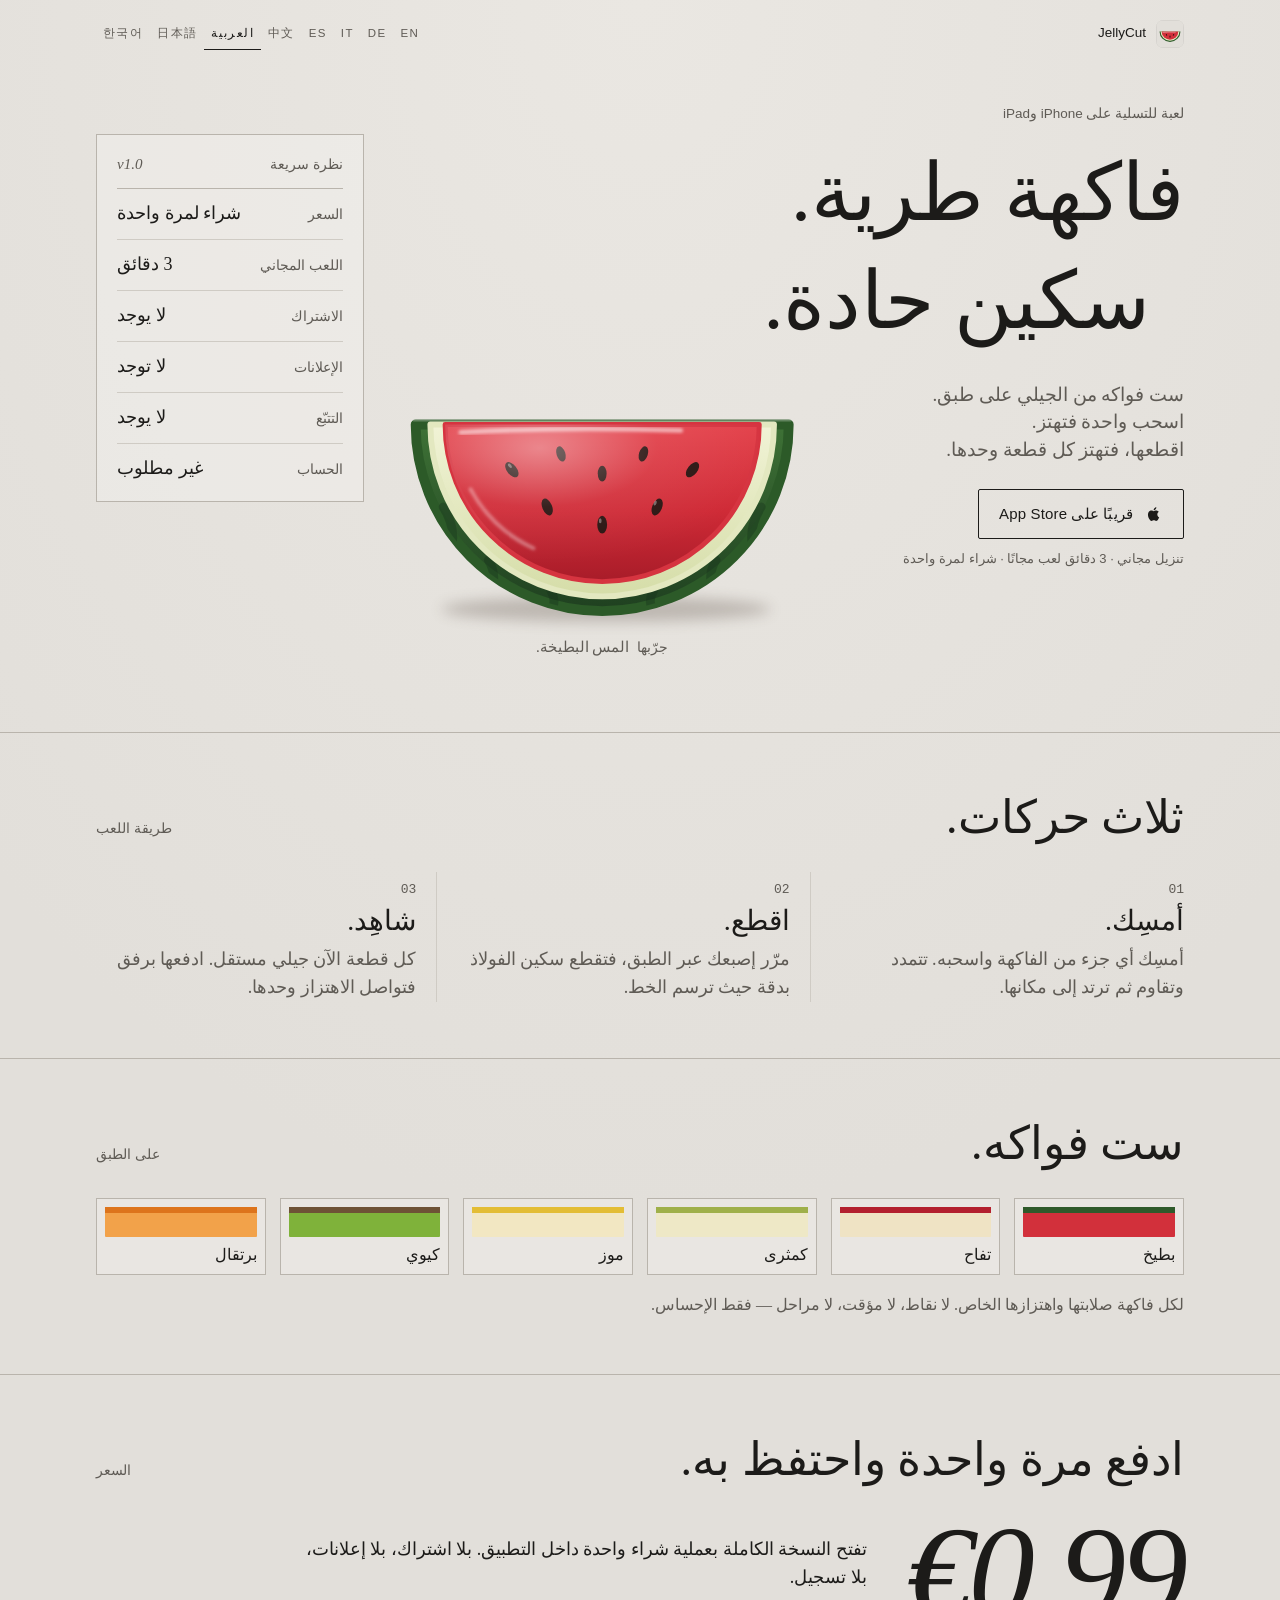
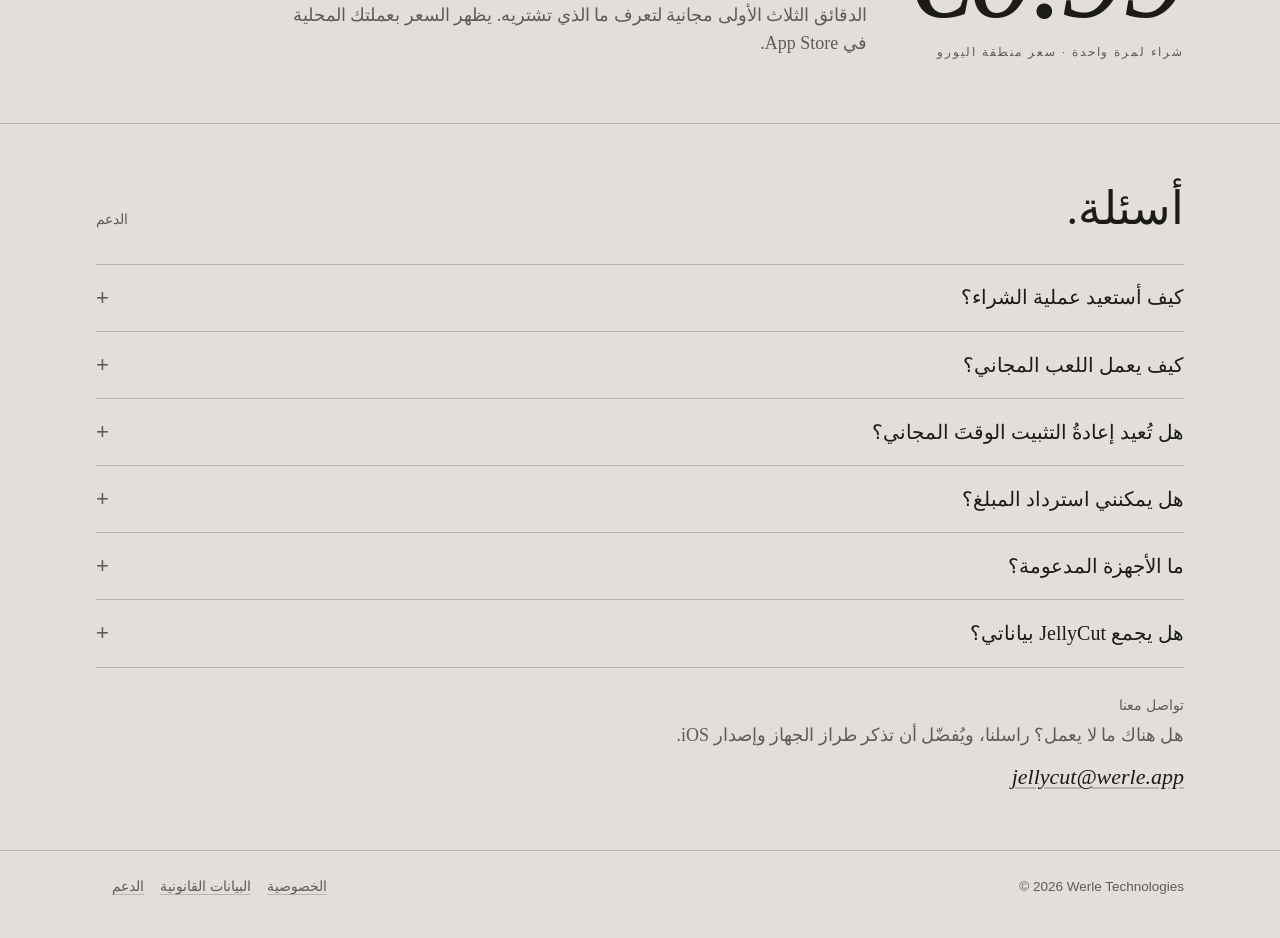
==== ar/index.html @ 55cf1bc9 "Initial site: landing in 8 languages, privacy, Impressum, 404" ====
<!DOCTYPE html>
<html lang="ar" dir="rtl" data-root="../">
<head>
<meta charset="utf-8">
<meta name="viewport" content="width=device-width, initial-scale=1">
<title>JellyCut — فواكه من الجيلي تهتز، لـ iPhone وiPad</title>
<meta name="description" content="أمسِك فواكه الجيلي الطرية، اسحبها وشاهدها تهتز، ثم اقطعها بسكين من الفولاذ. ثلاث دقائق مجانًا، ثم شراء لمرة واحدة. بلا إعلانات، بلا تتبّع، بلا حساب.">
<meta name="theme-color" content="#E2DFDA">
<link rel="canonical" href="https://jellycut.werle.app/ar/">
<link rel="alternate" hreflang="en" href="https://jellycut.werle.app/">
<link rel="alternate" hreflang="de" href="https://jellycut.werle.app/de/">
<link rel="alternate" hreflang="it" href="https://jellycut.werle.app/it/">
<link rel="alternate" hreflang="es" href="https://jellycut.werle.app/es/">
<link rel="alternate" hreflang="zh-Hans" href="https://jellycut.werle.app/zh/">
<link rel="alternate" hreflang="ar" href="https://jellycut.werle.app/ar/">
<link rel="alternate" hreflang="ja" href="https://jellycut.werle.app/ja/">
<link rel="alternate" hreflang="ko" href="https://jellycut.werle.app/ko/">
<link rel="alternate" hreflang="x-default" href="https://jellycut.werle.app/">
<meta property="og:title" content="JellyCut">
<meta property="og:description" content="أمسِك فواكه الجيلي الطرية، اسحبها وشاهدها تهتز، ثم اقطعها بسكين من الفولاذ. ثلاث دقائق مجانًا، ثم شراء لمرة واحدة. بلا إعلانات، بلا تتبّع، بلا حساب.">
<meta property="og:type" content="website">
<meta property="og:url" content="https://jellycut.werle.app/ar/">
<link rel="icon" href="../assets/icon.svg" type="image/svg+xml">
<link rel="stylesheet" href="../assets/style.css">
<script src="../assets/config.js" defer></script>
<script src="../assets/site.js" defer></script>
</head>
<body>
<a class="skip" href="#main">انتقل إلى المحتوى</a>
<header class="wrap topbar">
  <a class="brand" href="./"><img class="js-app-icon" src="../assets/icon.svg" alt="" width="28" height="28"><span class="label">JellyCut</span></a>
  <nav aria-label="اللغة">
   <ul class="langs">
    <li><a href="../" lang="en" hreflang="en" title="English">EN</a></li>
    <li><a href="../de/" lang="de" hreflang="de" title="Deutsch">DE</a></li>
    <li><a href="../it/" lang="it" hreflang="it" title="Italiano">IT</a></li>
    <li><a href="../es/" lang="es" hreflang="es" title="Español">ES</a></li>
    <li><a href="../zh/" lang="zh-Hans" hreflang="zh-Hans" title="简体中文">中文</a></li>
    <li><a href="./" lang="ar" hreflang="ar" title="العربية" aria-current="page">العربية</a></li>
    <li><a href="../ja/" lang="ja" hreflang="ja" title="日本語">日本語</a></li>
    <li><a href="../ko/" lang="ko" hreflang="ko" title="한국어">한국어</a></li>
   </ul>
  </nav>
</header>

<main id="main">
  <section class="wrap hero">
    <div class="hero-title">
      <p class="label">لعبة للتسلية على iPhone وiPad</p>
      <h1 class="display"><span class="l1">فاكهة طرية.</span> <span class="l2">سكين حادة.</span></h1>
    </div>
    <div class="hero-copy">
      <p class="lede"><span>ست فواكه من الجيلي على طبق.</span><span>اسحب واحدة فتهتز.</span><span>اقطعها، فتهتز كل قطعة وحدها.</span></p>
      <span class="cta" id="store-cta" data-live-label="حمّله من App Store"><svg viewBox="0 0 24 24" aria-hidden="true" focusable="false"><path fill="currentColor" d="M16.4 12.6c0-2.3 1.9-3.4 2-3.5-1.1-1.6-2.8-1.8-3.4-1.8-1.4-.1-2.8.9-3.5.9-.7 0-1.8-.9-3-.8-1.5 0-3 .9-3.8 2.3-1.6 2.8-.4 7 1.2 9.2.8 1.1 1.7 2.4 2.9 2.3 1.2 0 1.6-.7 3-.7s1.8.7 3 .7c1.3 0 2.1-1.1 2.8-2.3.9-1.3 1.3-2.5 1.3-2.6-.1 0-2.5-.9-2.5-3.7zM14.1 5.8c.6-.8 1.1-1.8 1-2.8-.9 0-2 .6-2.6 1.4-.6.7-1.1 1.7-1 2.7 1 .1 2-.5 2.6-1.3z"/></svg>قريبًا على App Store</span>
      <span class="cta-note" id="store-note">تنزيل مجاني · 3 دقائق لعب مجانًا · شراء لمرة واحدة</span>
    </div>

    <figure class="specimen">
      <button type="button" id="jelly-btn" aria-label="شريحة بطيخ من الجيلي. المسها لتهتز.">
<svg viewBox="10 104 420 236" role="img" aria-hidden="true" focusable="false">
  <defs>
    <linearGradient id="flesh" x1="0" y1="0" x2="0" y2="1">
      <stop offset="0" stop-color="#E4434C"/><stop offset="0.55" stop-color="#CF2A36"/><stop offset="1" stop-color="#A81C29"/>
    </linearGradient>
    <linearGradient id="band" x1="0" y1="0" x2="0" y2="1">
      <stop offset="0" stop-color="#F1F3D6"/><stop offset="1" stop-color="#D5DDA8"/>
    </linearGradient>
    <linearGradient id="rind" x1="0" y1="0" x2="0" y2="1">
      <stop offset="0" stop-color="#3E7236"/><stop offset="1" stop-color="#1F4020"/>
    </linearGradient>
    <radialGradient id="sheen" cx="0.3" cy="0.15" r="0.75">
      <stop offset="0" stop-color="#fff" stop-opacity="0.38"/><stop offset="0.5" stop-color="#fff" stop-opacity="0.06"/><stop offset="1" stop-color="#fff" stop-opacity="0"/>
    </radialGradient>
    <filter id="soft" x="-20%" y="-50%" width="140%" height="200%"><feGaussianBlur stdDeviation="7"/></filter>
    <filter id="gloss" x="-10%" y="-50%" width="120%" height="200%"><feGaussianBlur stdDeviation="1.6"/></filter>
    <clipPath id="rindclip"><path d="M30 130 A190 190 0 0 0 410 130 Z"/></clipPath>
    <clipPath id="fleshclip"><path d="M60 130 A160 160 0 0 0 380 130 Z"/></clipPath>
  </defs>
  <ellipse class="shadow" cx="224" cy="318" rx="168" ry="13" fill="#4A3B30" opacity="0.26" filter="url(#soft)"/>
  <g class="jelly" id="jelly">
    <path d="M30 130 A190 190 0 0 0 410 130 Z" fill="url(#rind)" stroke="#2C5A28" stroke-width="10" stroke-linejoin="round"/>
    <g clip-path="url(#rindclip)" opacity="0.35" stroke="#16301A" stroke-width="9" fill="none" stroke-linecap="round">
      <path d="M58 214 q14 22 8 44"/><path d="M104 268 q10 16 2 34"/><path d="M168 300 q6 10 0 20"/>
      <path d="M272 300 q-6 10 0 20"/><path d="M336 268 q-10 16 -2 34"/><path d="M382 214 q-14 22 -8 44"/>
    </g>
    <path d="M45 130 A175 175 0 0 0 395 130 Z" fill="url(#band)" stroke="#E3E8C0" stroke-width="6" stroke-linejoin="round"/>
    <path d="M60 130 A160 160 0 0 0 380 130 Z" fill="url(#flesh)" stroke="#D63440" stroke-width="5" stroke-linejoin="round"/>
    <g clip-path="url(#fleshclip)" fill="#2A1411">
      <ellipse cx="128" cy="176" rx="5" ry="9" transform="rotate(-38 128 176)"/>
      <ellipse cx="164" cy="214" rx="5" ry="9" transform="rotate(-22 164 214)"/>
      <ellipse cx="220" cy="232" rx="5" ry="9"/>
      <ellipse cx="276" cy="214" rx="5" ry="9" transform="rotate(22 276 214)"/>
      <ellipse cx="312" cy="176" rx="5" ry="9" transform="rotate(38 312 176)"/>
      <ellipse cx="178" cy="160" rx="4.5" ry="8" transform="rotate(-18 178 160)"/>
      <ellipse cx="262" cy="160" rx="4.5" ry="8" transform="rotate(18 262 160)"/>
      <ellipse cx="220" cy="180" rx="4.5" ry="8"/>
      <g fill="#fff" opacity="0.35">
        <ellipse cx="126" cy="172" rx="1.4" ry="2.6" transform="rotate(-38 126 172)"/>
        <ellipse cx="218" cy="228" rx="1.4" ry="2.6"/><ellipse cx="274" cy="210" rx="1.4" ry="2.6" transform="rotate(22 274 210)"/>
      </g>
    </g>
    <path d="M60 130 A160 160 0 0 0 380 130 Z" fill="url(#sheen)"/>
    <path d="M76 138 Q180 132 300 136" stroke="#fff" stroke-opacity="0.55" stroke-width="5" stroke-linecap="round" fill="none" filter="url(#gloss)"/>
    <path d="M86 196 A140 140 0 0 0 150 256" stroke="#fff" stroke-opacity="0.35" stroke-width="4" stroke-linecap="round" fill="none" filter="url(#gloss)"/>
    <path d="M28 126 L412 126" stroke="#fff" stroke-opacity="0.25" stroke-width="2" stroke-linecap="round"/>
  </g>
</svg>
      </button>
      <figcaption class="specimen-caption"><span class="label">جرّبها</span>المس البطيخة.</figcaption>
    </figure>

    <aside class="panel" aria-labelledby="glance">
      <div class="panel-head"><span class="label" id="glance">نظرة سريعة</span><em>v1.0</em></div>
      <dl class="facts">
        <div><dt class="label">السعر</dt><dd>شراء لمرة واحدة</dd></div>
        <div><dt class="label">اللعب المجاني</dt><dd>3 دقائق</dd></div>
        <div><dt class="label">الاشتراك</dt><dd>لا يوجد</dd></div>
        <div><dt class="label">الإعلانات</dt><dd>لا توجد</dd></div>
        <div><dt class="label">التتبّع</dt><dd>لا يوجد</dd></div>
        <div><dt class="label">الحساب</dt><dd>غير مطلوب</dd></div>
      </dl>
    </aside>
  </section>

  <section class="section" aria-labelledby="how">
   <div class="wrap">
    <div class="section-head"><h2 id="how">ثلاث حركات.</h2><span class="label">طريقة اللعب</span></div>
    <ol class="steps">
      <li><span class="num">01</span><h3>أمسِك.</h3><p>أمسِك أي جزء من الفاكهة واسحبه. تتمدد وتقاوم ثم ترتد إلى مكانها.</p></li>
      <li><span class="num">02</span><h3>اقطع.</h3><p>مرّر إصبعك عبر الطبق، فتقطع سكين الفولاذ بدقة حيث ترسم الخط.</p></li>
      <li><span class="num">03</span><h3>شاهِد.</h3><p>كل قطعة الآن جيلي مستقل. ادفعها برفق فتواصل الاهتزاز وحدها.</p></li>
    </ol>
   </div>
  </section>

  <section class="section" aria-labelledby="fruit">
   <div class="wrap">
    <div class="section-head"><h2 id="fruit">ست فواكه.</h2><span class="label">على الطبق</span></div>
    <ul class="fruits">
      <li><span class="swatch" style="--top:#2F5A2B;background:#D2303B" aria-hidden="true"></span><span class="name">بطيخ</span></li>
      <li><span class="swatch" style="--top:#B3202E;background:#EFE3C4" aria-hidden="true"></span><span class="name">تفاح</span></li>
      <li><span class="swatch" style="--top:#9FB04A;background:#EEE8C6" aria-hidden="true"></span><span class="name">كمثرى</span></li>
      <li><span class="swatch" style="--top:#E3BD35;background:#F2E7C2" aria-hidden="true"></span><span class="name">موز</span></li>
      <li><span class="swatch" style="--top:#6E5236;background:#7FB23A" aria-hidden="true"></span><span class="name">كيوي</span></li>
      <li><span class="swatch" style="--top:#DD741C;background:#F2A24A" aria-hidden="true"></span><span class="name">برتقال</span></li>
    </ul>
    <p class="fruits-note">لكل فاكهة صلابتها واهتزازها الخاص. لا نقاط، لا مؤقت، لا مراحل — فقط الإحساس.</p>
   </div>
  </section>

  <section class="section" id="screens" aria-labelledby="screens-h" hidden>
   <div class="wrap">
    <div class="section-head"><h2 id="screens-h">داخل التطبيق.</h2><span class="label">لقطات</span></div>
    <ul class="gallery">
        <li><img data-src="../assets/shot-01.png" alt="لقطة شاشة من JellyCut رقم 1" width="1179" height="2556" loading="lazy"></li>
        <li><img data-src="../assets/shot-02.png" alt="لقطة شاشة من JellyCut رقم 2" width="1179" height="2556" loading="lazy"></li>
        <li><img data-src="../assets/shot-03.png" alt="لقطة شاشة من JellyCut رقم 3" width="1179" height="2556" loading="lazy"></li>
        <li><img data-src="../assets/shot-04.png" alt="لقطة شاشة من JellyCut رقم 4" width="1179" height="2556" loading="lazy"></li>
        <li><img data-src="../assets/shot-05.png" alt="لقطة شاشة من JellyCut رقم 5" width="1179" height="2556" loading="lazy"></li>
    </ul>
   </div>
  </section>

  <section class="section" aria-labelledby="price">
   <div class="wrap">
    <div class="section-head"><h2 id="price">ادفع مرة واحدة واحتفظ به.</h2><span class="label">السعر</span></div>
    <div class="price">
      <p class="price-figure">€0.99<small>شراء لمرة واحدة · سعر منطقة اليورو</small></p>
      <div>
        <p>تفتح النسخة الكاملة بعملية شراء واحدة داخل التطبيق. بلا اشتراك، بلا إعلانات، بلا تسجيل.</p>
        <p class="muted">الدقائق الثلاث الأولى مجانية لتعرف ما الذي تشتريه. يظهر السعر بعملتك المحلية في App Store.</p>
      </div>
    </div>
   </div>
  </section>

  <section class="section" id="support" aria-labelledby="support-h">
   <div class="wrap">
    <div class="section-head"><h2 id="support-h">أسئلة.</h2><span class="label">الدعم</span></div>
    <div class="faq">
      <details><summary>كيف أستعيد عملية الشراء؟</summary><div class="answer"><p>افتح شاشة النسخة الكاملة في JellyCut واضغط على «استعادة المشتريات». استخدم حساب Apple نفسه الذي اشتريت به. تعمل الطريقة نفسها على أجهزة iPhone وiPad الأخرى المسجّلة بهذا الحساب.</p></div></details>
      <details><summary>كيف يعمل اللعب المجاني؟</summary><div class="answer"><p>لديك ثلاث دقائق من اللعب الفعلي. لا يُحتسب الوقت إلا أثناء لمسك للفاكهة، وليس عندما يكون التطبيق مفتوحًا في الخلفية. بعد ذلك، تواصل اللعب بلا حدود بعملية شراء واحدة.</p></div></details>
      <details><summary>هل تُعيد إعادةُ التثبيت الوقتَ المجاني؟</summary><div class="answer"><p>لا. يُحفظ الوقت المستخدم في سلسلة المفاتيح على جهازك، لذا يبقى حتى بعد إعادة التثبيت. ولا يغادر جهازك أبدًا.</p></div></details>
      <details><summary>هل يمكنني استرداد المبلغ؟</summary><div class="answer"><p>تتولى Apple عمليات الشراء، وبالتالي عمليات الاسترداد أيضًا. اطلب الاسترداد عبر <bdi><a href="https://reportaproblem.apple.com" rel="noopener">reportaproblem.apple.com</a></bdi>. نحن لا نرى بيانات الدفع ولا يمكننا رد المبلغ بأنفسنا.</p></div></details>
      <details><summary>ما الأجهزة المدعومة؟</summary><div class="answer"><p>iPhone وiPad بنظام iOS 17 أو أحدث.</p></div></details>
      <details><summary>هل يجمع JellyCut بياناتي؟</summary><div class="answer"><p>بلا حساب، بلا إعلانات، بلا تتبّع. لا يغادر جهازك سوى تقارير أعطال مجهولة الهوية والتحقق من الشراء. التفاصيل في <a href="../privacy.html" hreflang="en">سياسة الخصوصية</a> (بالإنجليزية).</p></div></details>
    </div>
    <div class="contact">
      <span class="label">تواصل معنا</span>
      <p style="margin:0" class="muted">هل هناك ما لا يعمل؟ راسلنا، ويُفضّل أن تذكر طراز الجهاز وإصدار iOS.</p>
      <p class="mail"><a href="mailto:jellycut@werle.app" dir="ltr">jellycut@werle.app</a></p>
    </div>
   </div>
  </section>
</main>

<footer class="footer">
  <div class="wrap row">
    <span dir="ltr">© 2026 Werle Technologies</span>
    <nav aria-label="Legal">
      <a href="../privacy.html" hreflang="en">الخصوصية</a><a href="../impressum.html" hreflang="en">البيانات القانونية</a><a href="#support">الدعم</a>
    </nav>
  </div>
</footer>
</body>
</html>
---- assets/style.css ----
/* JellyCut — support & legal site. Static, no external requests. */

:root {
  --stage: #E2DFDA;
  --stage-hi: #EAE7E2;
  --ink: #1C1B19;
  --muted: #5F5B55;        /* #6D6962 from the app fails 4.5:1 on the stage; this passes (5.1:1) */
  --rule: #B9B4AC;
  --rule-soft: #CFCBC4;
  --accent: #9E1B2B;
  --panel: rgba(255, 255, 255, 0.22);

  --serif: "New York", "Iowan Old Style", "Palatino Linotype", Palatino, Georgia, "Times New Roman", serif;
  --sans: -apple-system, BlinkMacSystemFont, "SF Pro Text", "Helvetica Neue", "Segoe UI", Roboto, Arial, sans-serif;
  --mono: ui-monospace, "SF Mono", Menlo, Consolas, monospace;

  --gutter: 16px;
  --max: 1120px;
  color-scheme: light;
}

:lang(zh) { --serif: "Songti SC", "STSong", "Noto Serif CJK SC", "Source Han Serif SC", serif; --sans: -apple-system, "PingFang SC", "Hiragino Sans GB", "Noto Sans CJK SC", "Microsoft YaHei", sans-serif; }
:lang(ja) { --serif: "Hiragino Mincho ProN", "Yu Mincho", "Noto Serif CJK JP", serif; --sans: -apple-system, "Hiragino Sans", "Hiragino Kaku Gothic ProN", "Noto Sans CJK JP", "Yu Gothic", sans-serif; }
:lang(ko) { --serif: "AppleMyungjo", "Nanum Myeongjo", "Noto Serif CJK KR", serif; --sans: -apple-system, "Apple SD Gothic Neo", "Noto Sans CJK KR", "Malgun Gothic", sans-serif; }
:lang(ar) { --serif: "Geeza Pro", "Noto Naskh Arabic", "Traditional Arabic", serif; --sans: -apple-system, "Geeza Pro", "Noto Sans Arabic", Tahoma, sans-serif; }

*, *::before, *::after { box-sizing: border-box; }

html { -webkit-text-size-adjust: 100%; text-size-adjust: 100%; }

body {
  margin: 0;
  background: var(--stage);
  background-image: radial-gradient(120% 80% at 50% 0%, var(--stage-hi) 0%, var(--stage) 60%);
  color: var(--ink);
  font-family: var(--serif);
  font-size: 18px;
  line-height: 1.55;
  overflow-x: hidden;
}

a { color: var(--ink); text-decoration-color: var(--rule); text-underline-offset: 3px; }
a:hover { text-decoration-color: var(--accent); color: var(--accent); }
:focus-visible { outline: 2px solid var(--accent); outline-offset: 3px; border-radius: 2px; }

.skip { position: absolute; inset-inline-start: -999px; top: 8px; background: var(--ink); color: var(--stage); padding: 8px 12px; z-index: 10; }
.skip:focus { inset-inline-start: 8px; }

.wrap { max-width: var(--max); margin: 0 auto; padding: 0 var(--gutter); }

/* Small uppercase tracked labels, the app's secondary voice */
.label {
  font-family: var(--sans);
  font-size: 11.5px;
  font-weight: 500;
  letter-spacing: 0.16em;
  text-transform: uppercase;
  color: var(--muted);
}
:lang(zh) .label, :lang(ja) .label, :lang(ko) .label, :lang(ar) .label { letter-spacing: 0.04em; font-size: 12.5px; text-transform: none; }
:lang(ar) .label { font-size: 13.5px; letter-spacing: 0; }
:lang(zh) .specimen-caption, :lang(ja) .specimen-caption, :lang(ko) .specimen-caption, :lang(ar) .specimen-caption { font-style: normal; }

/* ---------- Top bar ---------- */
.topbar {
  display: flex; align-items: center; justify-content: space-between; gap: 12px;
  flex-wrap: wrap;
  padding-top: 18px; padding-bottom: 18px;
}
.brand { display: inline-flex; align-items: center; gap: 10px; text-decoration: none; color: var(--ink); }
.brand img { width: 28px; height: 28px; border-radius: 7px; display: block; }
.brand .label { color: var(--ink); }

.langs { display: flex; flex-wrap: wrap; gap: 2px 0; margin: 0; padding: 0; list-style: none; }
.langs a {
  display: inline-block; padding: 6px 7px;
  font-family: var(--sans); font-size: 11.5px; letter-spacing: 0.12em; text-transform: uppercase;
  color: var(--muted); text-decoration: none; border-bottom: 1px solid transparent;
}
.langs a:hover { color: var(--ink); }
.langs a[aria-current="page"] { color: var(--ink); border-bottom-color: var(--ink); }

/* ---------- Hero ---------- */
.hero {
  display: grid;
  grid-template-columns: 1fr;
  gap: 8px;
  padding-top: 16px;
  padding-bottom: 40px;
}
.hero-title .label { margin: 0 0 14px; }
.hero-title, .hero-copy { min-width: 0; }
.display {
  font-family: var(--serif);
  font-style: italic;
  font-weight: 400;
  font-size: clamp(44px, 13vw, 100px);
  line-height: 0.92;
  letter-spacing: -0.02em;
  margin: 0;
}
.display .l1, .display .l2 { display: block; }
.display .l2 { padding-inline-start: 0.42em; }
:lang(zh) .display, :lang(ja) .display, :lang(ko) .display, :lang(ar) .display { font-style: normal; letter-spacing: 0; line-height: 1.12; font-size: clamp(42px, 12vw, 80px); }
:lang(ar) .display { line-height: 1.35; }

.lede { margin: 18px 0 26px; color: var(--muted); font-size: 19px; line-height: 1.45; max-width: 26em; }
.lede span { display: block; }

.cta {
  display: inline-flex; align-items: center; gap: 12px;
  min-height: 48px; padding: 12px 20px;
  font-family: var(--sans); font-size: 15px; font-weight: 500; letter-spacing: 0.01em;
  border: 1px solid var(--ink); color: var(--ink); background: transparent;
  text-decoration: none; border-radius: 2px;
}
.cta svg { width: 18px; height: 18px; flex: none; }
a.cta { background: var(--ink); color: var(--stage); }
a.cta:hover { background: var(--accent); border-color: var(--accent); color: #fff; }
.cta-note { display: block; margin-top: 10px; font-family: var(--sans); font-size: 13px; color: var(--muted); }

/* The jelly specimen */
.specimen { position: relative; margin: 28px auto 8px; width: min(100%, 460px); }
.specimen button {
  display: block; width: 100%; padding: 0; margin: 0; border: 0; background: none; cursor: pointer;
  -webkit-tap-highlight-color: transparent; touch-action: manipulation;
}
.specimen svg { display: block; width: 100%; height: auto; overflow: visible; }
.jelly { transform-box: fill-box; transform-origin: 50% 100%; }
.is-wobbling .jelly { animation: wobble 1.25s cubic-bezier(.3,.7,.4,1) both; }
.shadow { transform-box: fill-box; transform-origin: 50% 50%; }
.is-wobbling .shadow { animation: shadow 1.25s ease-out both; }
@keyframes wobble {
  0%   { transform: scale(1, 1); }
  12%  { transform: scale(1.09, 0.89) skewX(-2deg); }
  26%  { transform: scale(0.94, 1.07) skewX(1.6deg); }
  40%  { transform: scale(1.05, 0.95) skewX(-1deg); }
  54%  { transform: scale(0.975, 1.03) skewX(0.6deg); }
  68%  { transform: scale(1.015, 0.985); }
  82%  { transform: scale(0.995, 1.006); }
  100% { transform: scale(1, 1); }
}
@keyframes shadow {
  12% { transform: scaleX(1.08); } 26% { transform: scaleX(0.95); } 40% { transform: scaleX(1.03); } 100% { transform: scaleX(1); }
}
.specimen-caption { margin: 6px 0 0; text-align: center; font-style: italic; color: var(--muted); font-size: 15px; }
.specimen-caption .label { font-style: normal; margin-inline-end: 8px; }

/* At-a-glance panel, like the app's side panel */
.panel {
  border: 1px solid var(--rule);
  background: var(--panel);
  padding: 18px 20px 8px;
  align-self: start;
}
.panel-head { display: flex; justify-content: space-between; align-items: baseline; padding-bottom: 12px; border-bottom: 1px solid var(--rule); }
.panel-head em { color: var(--muted); font-size: 15px; }
.facts { margin: 0; padding: 0; }
.facts div { display: flex; justify-content: space-between; align-items: baseline; gap: 16px; padding: 11px 0; border-bottom: 1px solid var(--rule-soft); }
.facts div:last-child { border-bottom: 0; }
.facts dt { margin: 0; }
.facts dd { margin: 0; font-style: italic; text-align: end; }
:lang(zh) .facts dd, :lang(ja) .facts dd, :lang(ko) .facts dd, :lang(ar) .facts dd { font-style: normal; }

@media (min-width: 900px) {
  .hero {
    grid-template-columns: minmax(0, 1fr) minmax(0, 1.2fr) minmax(250px, 0.78fr);
    grid-template-areas: "title title panel" "copy fruit panel";
    gap: 8px 32px; padding-top: 36px; padding-bottom: 72px; align-items: start;
  }
  .hero-title { grid-area: title; }
  .hero-copy { grid-area: copy; }
  .specimen { grid-area: fruit; margin: 36px 0 0; width: 100%; }
  .panel { grid-area: panel; margin-top: 30px; }
}

/* ---------- Sections ---------- */
.section { padding: 56px 0; border-top: 1px solid var(--rule); }
.section-head { display: flex; align-items: baseline; justify-content: space-between; gap: 16px; margin-bottom: 26px; flex-wrap: wrap; }
.section-head h2 { margin: 0; }
h2 {
  font-family: var(--serif); font-style: italic; font-weight: 400;
  font-size: clamp(32px, 7vw, 46px); line-height: 1.05; letter-spacing: -0.01em;
}
:lang(zh) h2, :lang(ja) h2, :lang(ko) h2, :lang(ar) h2 { font-style: normal; letter-spacing: 0; line-height: 1.25; }

.steps { display: grid; grid-template-columns: 1fr; gap: 0; margin: 0; padding: 0; list-style: none; }
.steps li { padding: 20px 0; border-top: 1px solid var(--rule-soft); display: grid; grid-template-columns: 48px 1fr; gap: 4px 12px; }
.steps li:first-child { border-top: 0; padding-top: 0; }
.steps .num { font-family: var(--mono); font-size: 13px; color: var(--muted); padding-top: 8px; }
.steps h3 { margin: 0; font-style: italic; font-weight: 400; font-size: 28px; line-height: 1.2; }
:lang(zh) .steps h3, :lang(ja) .steps h3, :lang(ko) .steps h3, :lang(ar) .steps h3 { font-style: normal; }
.steps p { grid-column: 2; margin: 4px 0 0; color: var(--muted); max-width: 30em; }
@media (min-width: 760px) {
  .steps { grid-template-columns: repeat(3, 1fr); gap: 32px; }
  .steps li { border-top: 0; padding: 0; grid-template-columns: 1fr; border-inline-start: 1px solid var(--rule-soft); padding-inline-start: 20px; }
  .steps li:first-child { border-inline-start: 0; padding-inline-start: 0; }
  .steps p { grid-column: 1; }
}

.fruits { display: grid; grid-template-columns: repeat(3, 1fr); gap: 14px; margin: 0; padding: 0; list-style: none; }
@media (min-width: 640px) { .fruits { grid-template-columns: repeat(6, 1fr); } }
.fruits li { border: 1px solid var(--rule); padding: 8px 8px 6px; background: var(--panel); }
.swatch { display: block; height: 30px; border-radius: 1px; }
.swatch::before { content: ""; display: block; height: 6px; background: var(--top); }
.fruits .name { display: block; margin-top: 6px; font-style: italic; font-size: 16px; }
:lang(zh) .fruits .name, :lang(ja) .fruits .name, :lang(ko) .fruits .name, :lang(ar) .fruits .name { font-style: normal; }
.fruits-note { margin: 18px 0 0; color: var(--muted); font-size: 16px; }

/* Screenshots (hidden until config.showScreenshots) */
.gallery { display: flex; gap: 16px; overflow-x: auto; scroll-snap-type: x mandatory; padding-bottom: 8px; margin: 0; list-style: none; padding-inline: 0; }
.gallery li { flex: 0 0 auto; width: min(62vw, 230px); scroll-snap-align: start; }
.gallery img { display: block; width: 100%; height: auto; aspect-ratio: 1179 / 2556; object-fit: cover; border: 1px solid var(--rule); border-radius: 18px; background: var(--stage-hi); }

/* Price */
.price { display: grid; grid-template-columns: 1fr; gap: 12px 40px; align-items: end; }
.price-figure { font-family: var(--serif); font-style: italic; font-size: clamp(72px, 20vw, 132px); line-height: 0.9; margin: 0; letter-spacing: -0.03em; }
.price-figure small { display: block; font-family: var(--sans); font-style: normal; font-size: 11.5px; letter-spacing: 0.16em; text-transform: uppercase; color: var(--muted); margin-top: 14px; }
.price p { margin: 0 0 10px; max-width: 32em; }
.price .muted { color: var(--muted); }
@media (min-width: 760px) { .price { grid-template-columns: auto 1fr; } }

/* FAQ */
.faq { border-top: 1px solid var(--rule); }
.faq details { border-bottom: 1px solid var(--rule); }
.faq summary {
  list-style: none; cursor: pointer; display: flex; justify-content: space-between; align-items: center; gap: 16px;
  padding: 16px 0; font-size: 20px; min-height: 48px;
}
.faq summary::-webkit-details-marker { display: none; }
.faq summary::after { content: "+"; font-family: var(--sans); font-weight: 300; font-size: 22px; color: var(--muted); flex: none; }
.faq details[open] summary::after { content: "–"; }
.faq .answer { padding: 0 0 18px; color: var(--muted); max-width: 40em; }
.faq .answer p { margin: 0 0 10px; }
.contact { margin-top: 28px; display: grid; gap: 6px; }
.contact .mail { margin: 4px 0 0; }
.contact a { font-size: 22px; font-style: italic; }

/* Footer */
.footer { border-top: 1px solid var(--rule); padding: 26px 0 40px; font-family: var(--sans); font-size: 13.5px; color: var(--muted); }
.footer .row { display: flex; flex-wrap: wrap; gap: 8px 20px; align-items: center; justify-content: space-between; }
.footer nav a { color: var(--muted); margin-inline-end: 16px; }
.footer nav a:hover { color: var(--accent); }

/* ---------- Legal documents ---------- */
.doc { max-width: 720px; margin: 0 auto; padding: 8px var(--gutter) 56px; }
.doc h1 { font-style: italic; font-weight: 400; font-size: clamp(40px, 10vw, 60px); line-height: 1; margin: 10px 0 8px; letter-spacing: -0.01em; }
.doc .stand { font-family: var(--sans); font-size: 13.5px; color: var(--muted); margin: 0 0 28px; }
.doc h2 { font-size: 28px; margin: 40px 0 10px; }
.doc h3 { font-family: var(--sans); font-size: 12px; font-weight: 600; letter-spacing: 0.14em; text-transform: uppercase; color: var(--ink); margin: 30px 0 8px; }
.doc p, .doc li { font-size: 17px; }
.doc ul { padding-inline-start: 20px; }
.doc .summary { border: 1px solid var(--rule); background: var(--panel); padding: 16px 18px; margin: 20px 0; }
.doc .summary p { margin: 0; }
.doc table { width: 100%; border-collapse: collapse; font-family: var(--sans); font-size: 14.5px; margin: 10px 0; }
.doc th, .doc td { text-align: start; vertical-align: top; padding: 9px 10px 9px 0; border-bottom: 1px solid var(--rule-soft); }
.doc th { font-weight: 600; font-size: 11.5px; letter-spacing: 0.12em; text-transform: uppercase; color: var(--muted); border-bottom-color: var(--rule); }
.table-scroll { overflow-x: auto; }
.doc-back { font-family: var(--sans); font-size: 14px; }

@media (prefers-reduced-motion: reduce) {
  .is-wobbling .jelly, .is-wobbling .shadow { animation: none; }
}
.muted { color: var(--muted); }
.doc p.label { font-size: 11.5px; }
:lang(ja) .display { font-size: clamp(34px, 9.4vw, 72px); }
:lang(ja) .display, :lang(zh) .display { line-break: strict; }
/* AppleMyungjo reads poorly at body sizes; keep serif for display only */
:lang(ko) body { font-family: var(--sans); }
:lang(ko) .display, :lang(ko) h2, :lang(ko) h3 { font-family: var(--serif); }
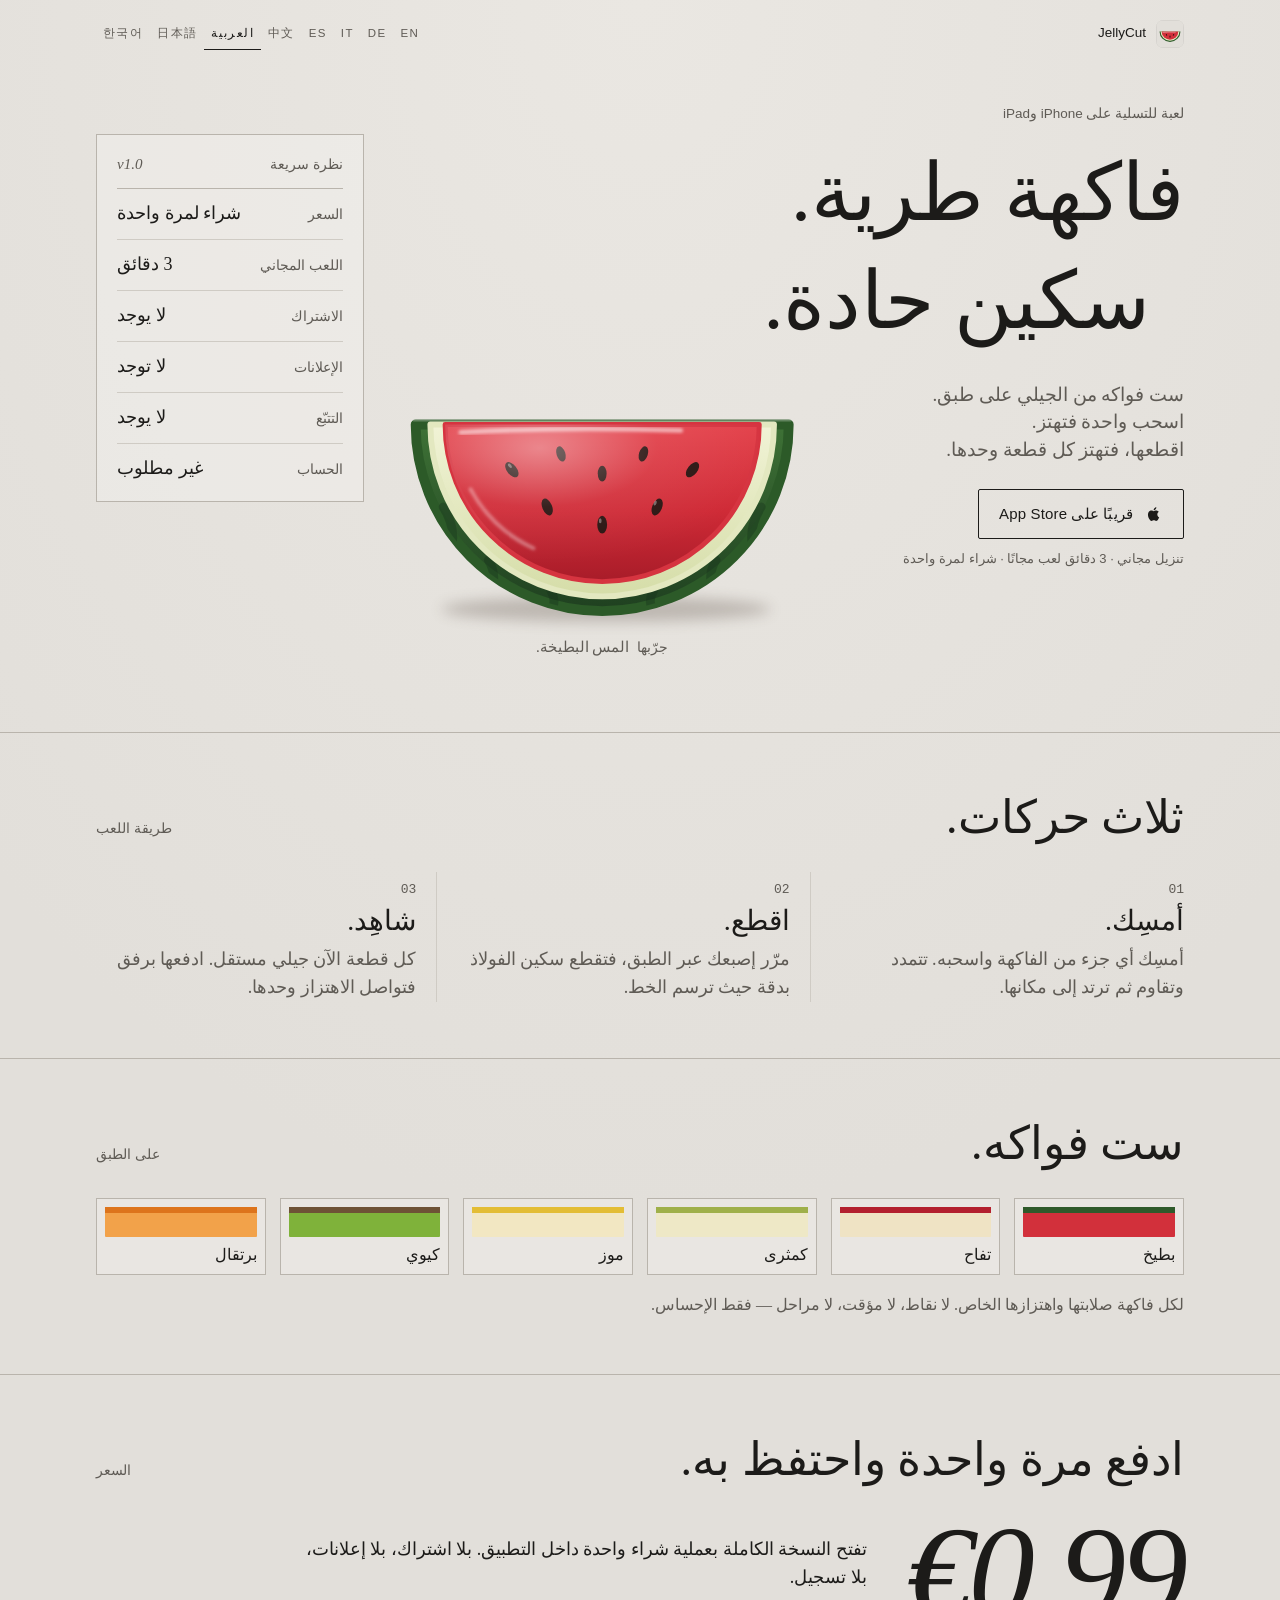
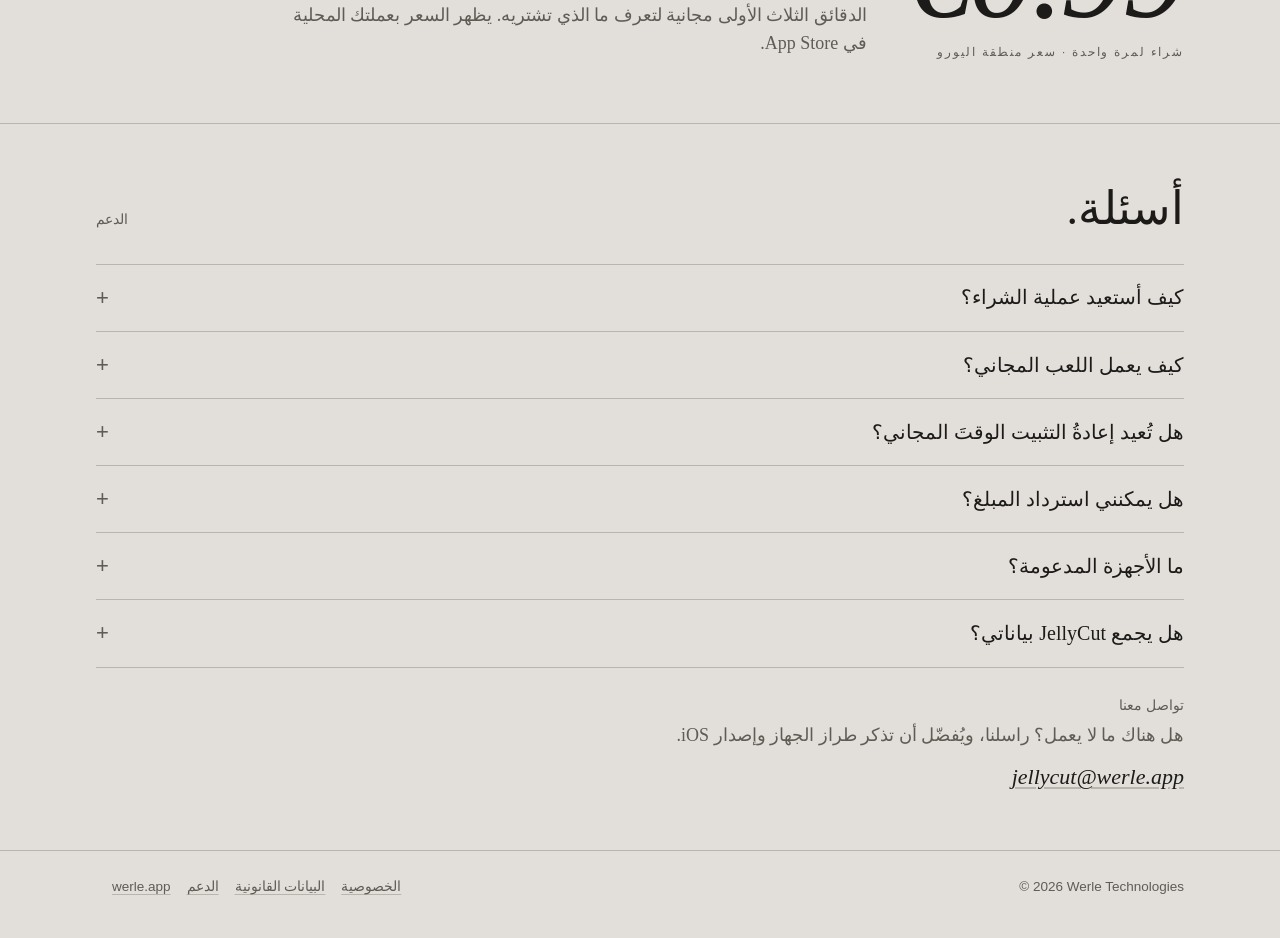
==== commit ffad6467: "Footer: Link auf werle.app Co-Authored-By: Claude Sonnet 5.5 <noreply@anthropic.com>" ====
--- a/ar/index.html
+++ b/ar/index.html
@@ -198,7 +198,7 @@
   <div class="wrap row">
     <span dir="ltr">© 2026 Werle Technologies</span>
     <nav aria-label="Legal">
-      <a href="../privacy.html" hreflang="en">الخصوصية</a><a href="../impressum.html" hreflang="en">البيانات القانونية</a><a href="#support">الدعم</a>
+      <a href="../privacy.html" hreflang="en">الخصوصية</a><a href="../impressum.html" hreflang="en">البيانات القانونية</a><a href="#support">الدعم</a><a href="https://werle.app">werle.app</a>
     </nav>
   </div>
 </footer>
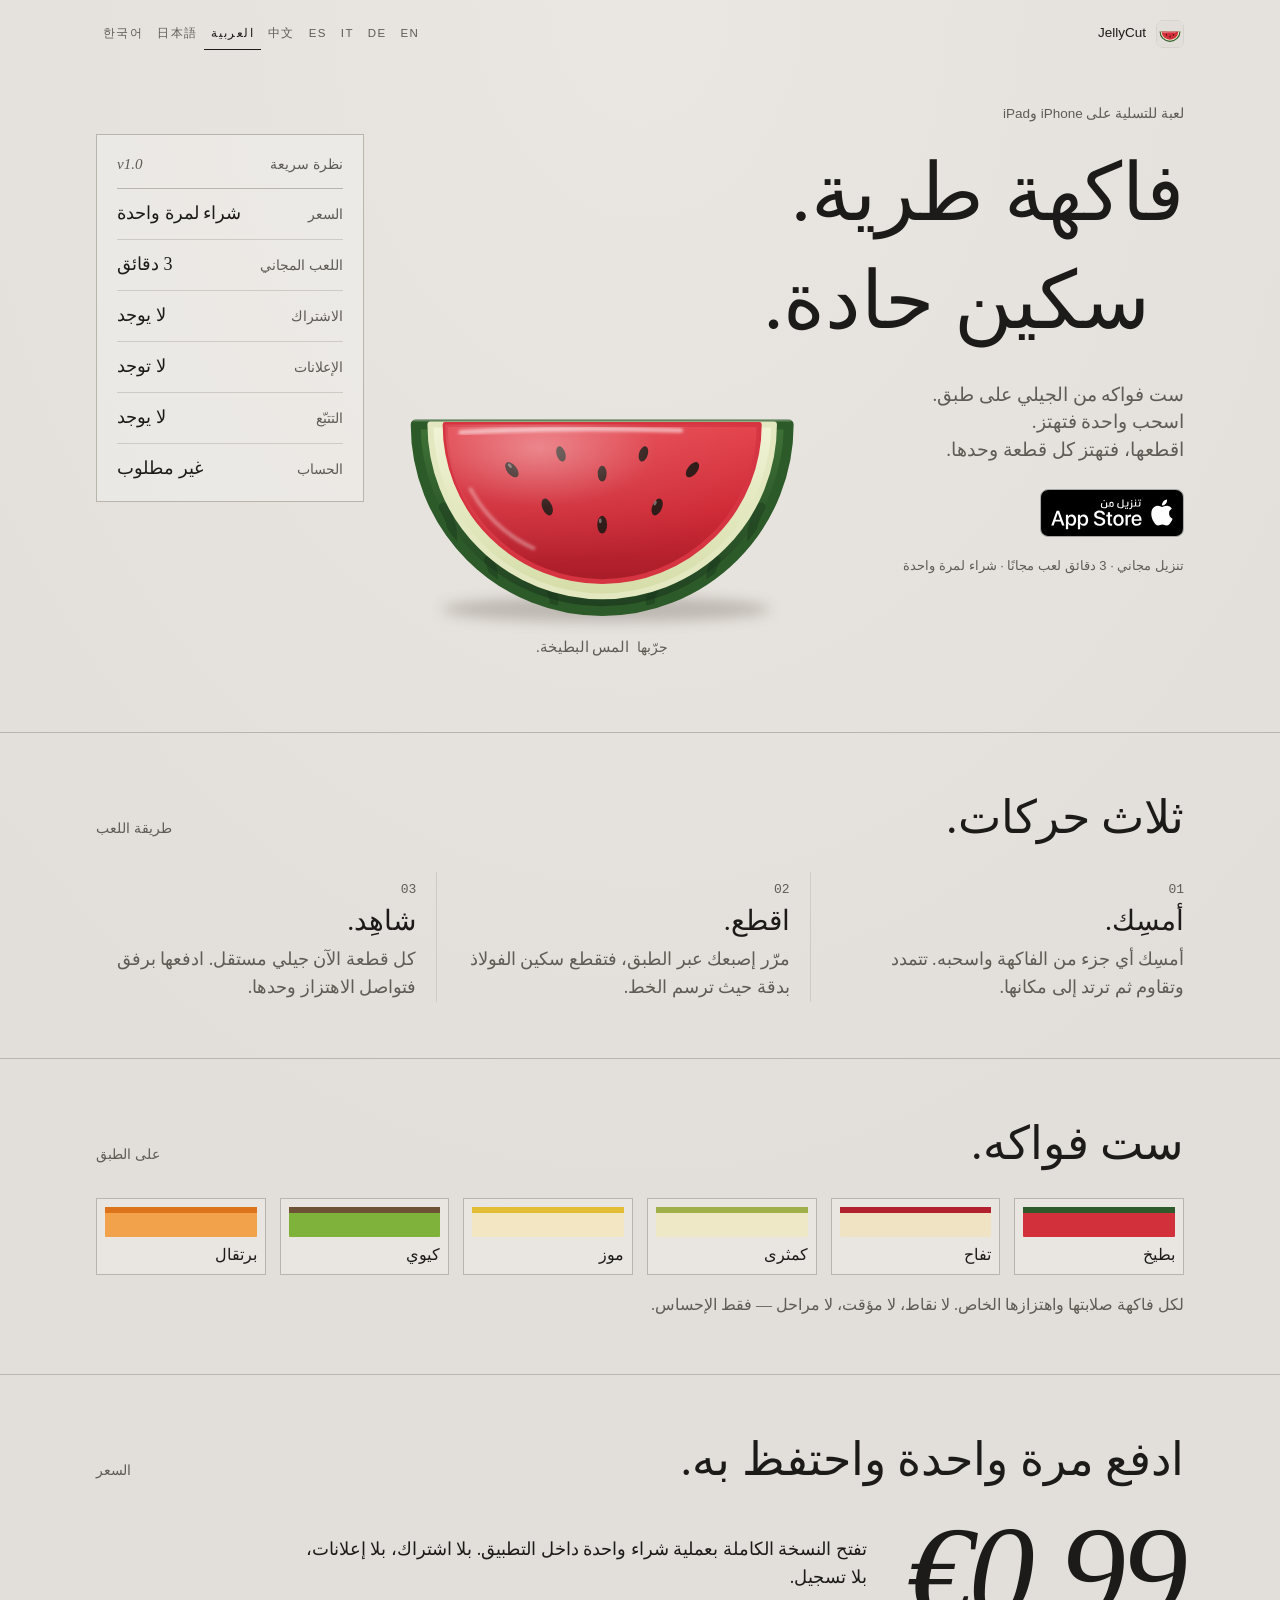
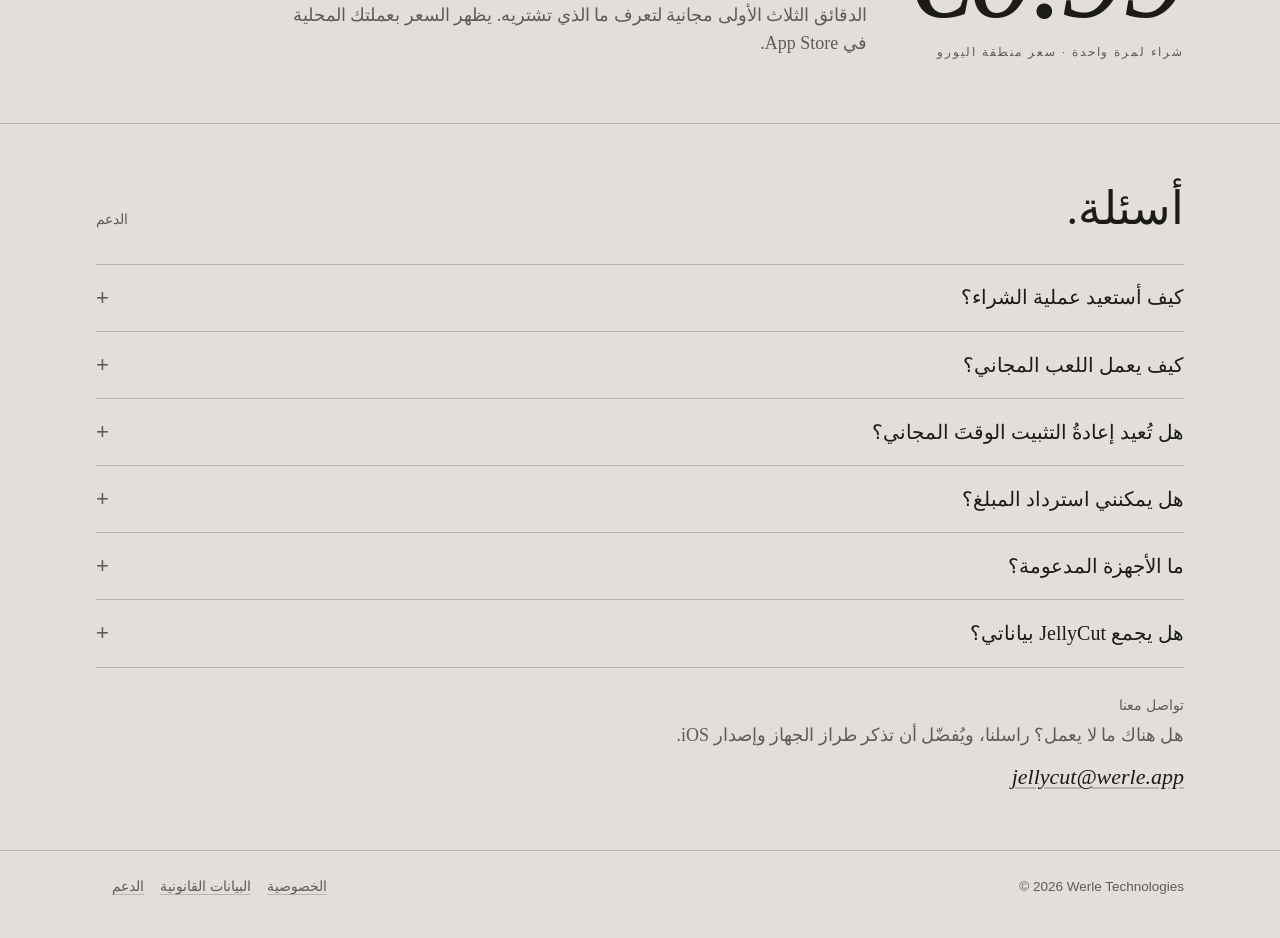
==== commit be75d1ae: "Release: App Store badge + live link (JellyCut 1.0 is live)" ====
--- a/ar/index.html
+++ b/ar/index.html
@@ -6,6 +6,7 @@
 <title>JellyCut — فواكه من الجيلي تهتز، لـ iPhone وiPad</title>
 <meta name="description" content="أمسِك فواكه الجيلي الطرية، اسحبها وشاهدها تهتز، ثم اقطعها بسكين من الفولاذ. ثلاث دقائق مجانًا، ثم شراء لمرة واحدة. بلا إعلانات، بلا تتبّع، بلا حساب.">
 <meta name="theme-color" content="#E2DFDA">
+<meta name="apple-itunes-app" content="app-id=6817272978">
 <link rel="canonical" href="https://jellycut.werle.app/ar/">
 <link rel="alternate" hreflang="en" href="https://jellycut.werle.app/">
 <link rel="alternate" hreflang="de" href="https://jellycut.werle.app/de/">
@@ -198,7 +199,7 @@
   <div class="wrap row">
     <span dir="ltr">© 2026 Werle Technologies</span>
     <nav aria-label="Legal">
-      <a href="../privacy.html" hreflang="en">الخصوصية</a><a href="../impressum.html" hreflang="en">البيانات القانونية</a><a href="#support">الدعم</a><a href="https://werle.app">werle.app</a>
+      <a href="../privacy.html" hreflang="en">الخصوصية</a><a href="../impressum.html" hreflang="en">البيانات القانونية</a><a href="#support">الدعم</a>
     </nav>
   </div>
 </footer>
--- a/assets/style.css
+++ b/assets/style.css
@@ -117,6 +117,8 @@
 .cta svg { width: 18px; height: 18px; flex: none; }
 a.cta { background: var(--ink); color: var(--stage); }
 a.cta:hover { background: var(--accent); border-color: var(--accent); color: #fff; }
+.store-badge { display: inline-block; line-height: 0; border: 0; }
+.store-badge img { display: block; height: 48px; width: auto; }
 .cta-note { display: block; margin-top: 10px; font-family: var(--sans); font-size: 13px; color: var(--muted); }
 
 /* The jelly specimen */
